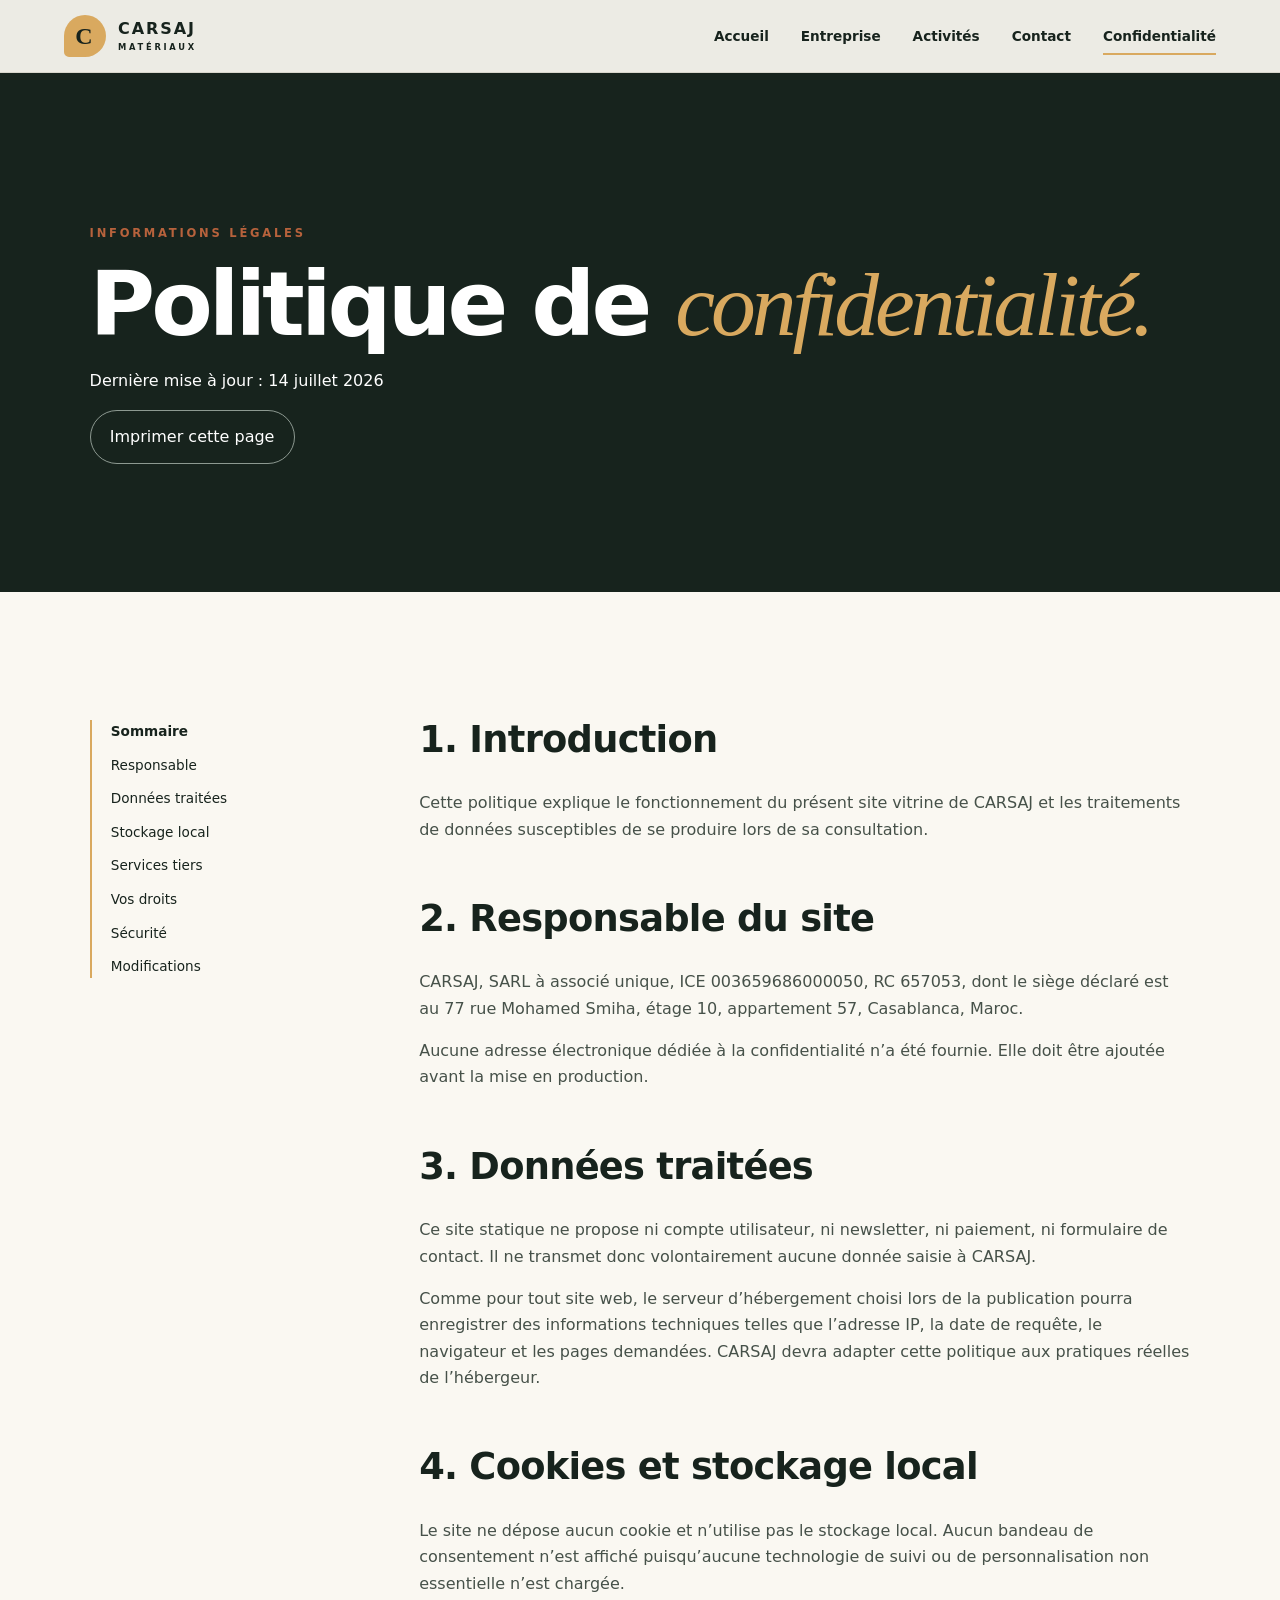
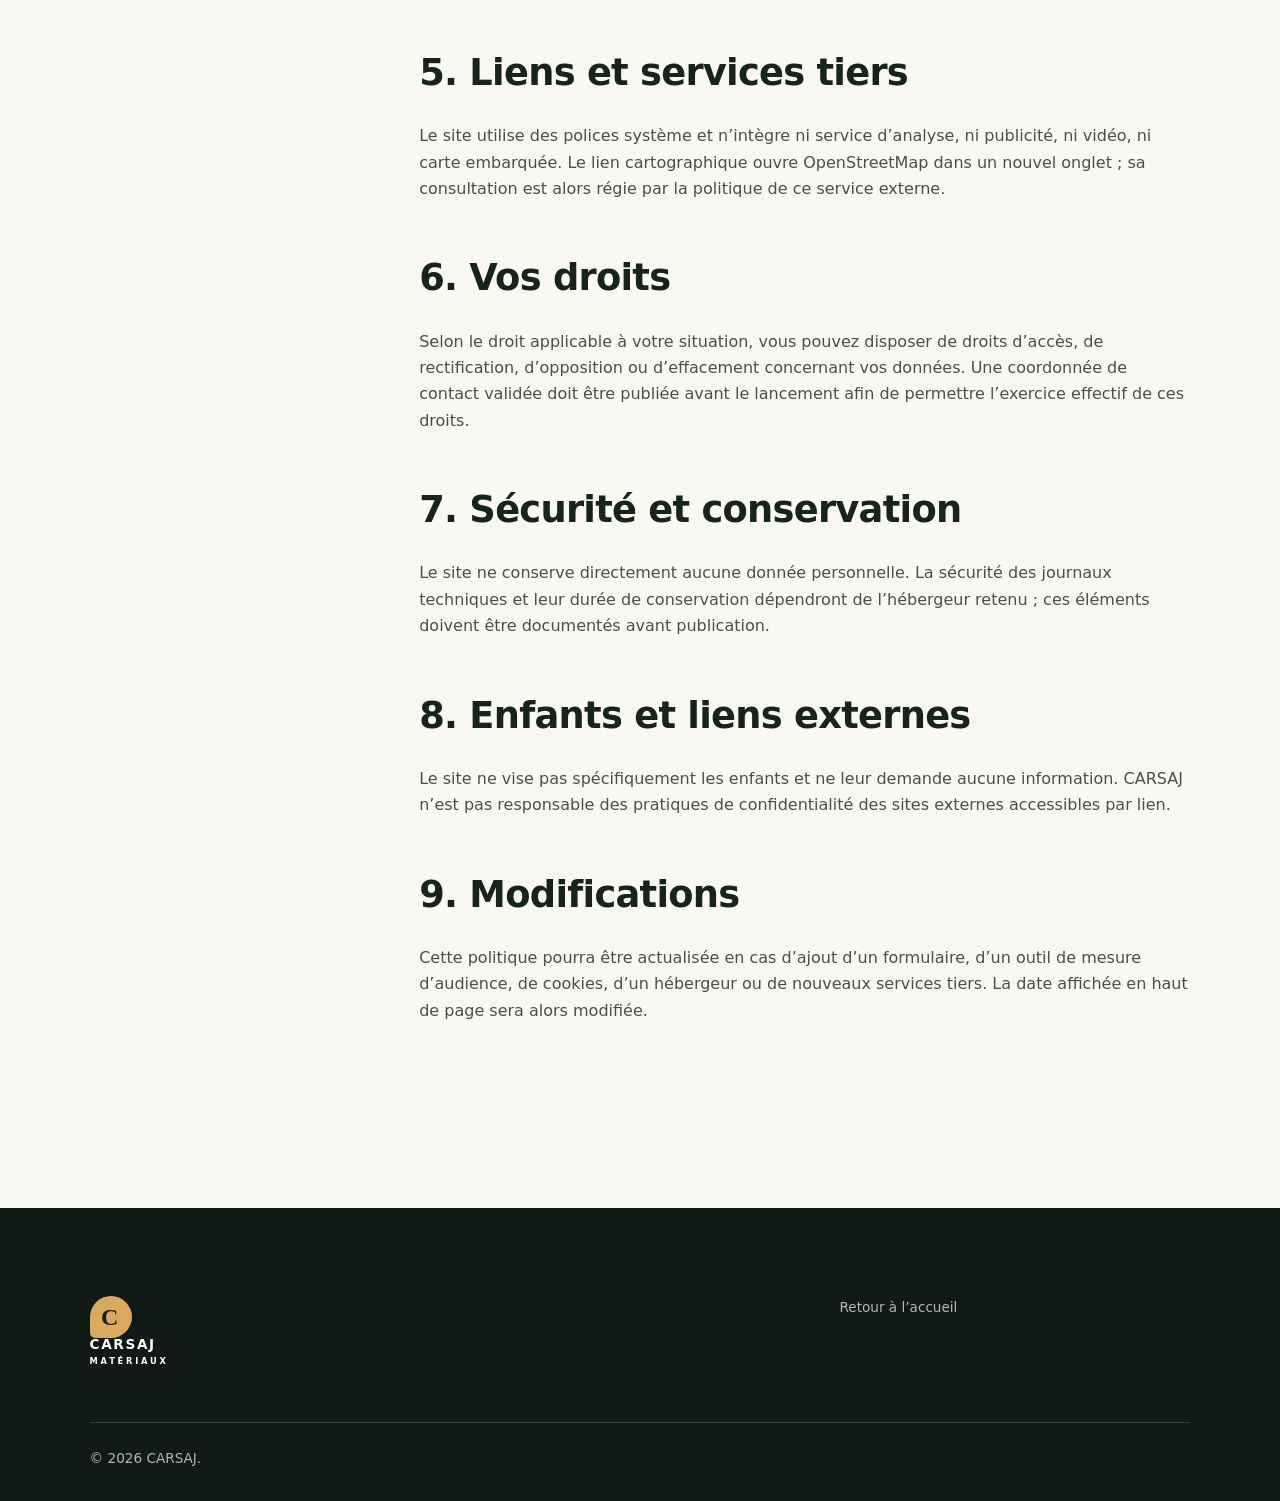
==== privacy-policy.html @ e1971ba1 "Add files via upload" ====
<!doctype html><html lang="fr"><head><meta charset="utf-8"><meta name="viewport" content="width=device-width,initial-scale=1"><title>Politique de confidentialité | CARSAJ</title><meta name="description" content="Politique de confidentialité du site vitrine CARSAJ."><meta name="theme-color" content="#17231d"><meta name="robots" content="index,follow"><link rel="icon" href="assets/icons/favicon.svg"><link rel="stylesheet" href="assets/css/style.css"><link rel="stylesheet" href="assets/css/animations.css"><link rel="stylesheet" href="assets/css/responsive.css"><script defer src="assets/js/main.js"></script></head><body class="legal-page"><a class="skip" href="#main">Aller au contenu</a><header class="header solid"><a class="brand" href="index.html"><span class="brand-mark">C</span><span>CARSAJ<small>MATÉRIAUX</small></span></a><button class="menu-btn" aria-expanded="false" aria-controls="nav"><span></span><span></span><span></span><span class="sr-only">Menu</span></button><nav id="nav"><a href="index.html">Accueil</a><a href="about.html">Entreprise</a><a href="services.html">Activités</a><a href="contact.html">Contact</a><a class="active" href="privacy-policy.html">Confidentialité</a></nav></header><main id="main"><section class="page-hero legal-hero"><p class="eyebrow">Informations légales</p><h1>Politique de <em>confidentialité.</em></h1><p>Dernière mise à jour : 14 juillet 2026</p><button class="print-btn" type="button" onclick="window.print()">Imprimer cette page</button></section><div class="legal-layout section"><aside><strong>Sommaire</strong><a href="#responsable">Responsable</a><a href="#donnees">Données traitées</a><a href="#stockage">Stockage local</a><a href="#tiers">Services tiers</a><a href="#droits">Vos droits</a><a href="#securite">Sécurité</a><a href="#changements">Modifications</a></aside><article class="legal-content"><section id="intro"><h2>1. Introduction</h2><p>Cette politique explique le fonctionnement du présent site vitrine de CARSAJ et les traitements de données susceptibles de se produire lors de sa consultation.</p></section><section id="responsable"><h2>2. Responsable du site</h2><p>CARSAJ, SARL à associé unique, ICE 003659686000050, RC 657053, dont le siège déclaré est au 77 rue Mohamed Smiha, étage 10, appartement 57, Casablanca, Maroc.</p><p>Aucune adresse électronique dédiée à la confidentialité n’a été fournie. Elle doit être ajoutée avant la mise en production.</p></section><section id="donnees"><h2>3. Données traitées</h2><p>Ce site statique ne propose ni compte utilisateur, ni newsletter, ni paiement, ni formulaire de contact. Il ne transmet donc volontairement aucune donnée saisie à CARSAJ.</p><p>Comme pour tout site web, le serveur d’hébergement choisi lors de la publication pourra enregistrer des informations techniques telles que l’adresse IP, la date de requête, le navigateur et les pages demandées. CARSAJ devra adapter cette politique aux pratiques réelles de l’hébergeur.</p></section><section id="stockage"><h2>4. Cookies et stockage local</h2><p>Le site ne dépose aucun cookie et n’utilise pas le stockage local. Aucun bandeau de consentement n’est affiché puisqu’aucune technologie de suivi ou de personnalisation non essentielle n’est chargée.</p></section><section id="tiers"><h2>5. Liens et services tiers</h2><p>Le site utilise des polices système et n’intègre ni service d’analyse, ni publicité, ni vidéo, ni carte embarquée. Le lien cartographique ouvre OpenStreetMap dans un nouvel onglet ; sa consultation est alors régie par la politique de ce service externe.</p></section><section id="droits"><h2>6. Vos droits</h2><p>Selon le droit applicable à votre situation, vous pouvez disposer de droits d’accès, de rectification, d’opposition ou d’effacement concernant vos données. Une coordonnée de contact validée doit être publiée avant le lancement afin de permettre l’exercice effectif de ces droits.</p></section><section id="securite"><h2>7. Sécurité et conservation</h2><p>Le site ne conserve directement aucune donnée personnelle. La sécurité des journaux techniques et leur durée de conservation dépendront de l’hébergeur retenu ; ces éléments doivent être documentés avant publication.</p></section><section><h2>8. Enfants et liens externes</h2><p>Le site ne vise pas spécifiquement les enfants et ne leur demande aucune information. CARSAJ n’est pas responsable des pratiques de confidentialité des sites externes accessibles par lien.</p></section><section id="changements"><h2>9. Modifications</h2><p>Cette politique pourra être actualisée en cas d’ajout d’un formulaire, d’un outil de mesure d’audience, de cookies, d’un hébergeur ou de nouveaux services tiers. La date affichée en haut de page sera alors modifiée.</p></section></article></div></main><footer class="footer compact"><div><a class="brand light-brand" href="index.html"><span class="brand-mark">C</span><span>CARSAJ<small>MATÉRIAUX</small></span></a></div><div><a href="index.html">Retour à l’accueil</a></div><div class="footer-bottom"><span>© <span data-year></span> CARSAJ.</span></div></footer><button class="to-top" aria-label="Retour en haut">↑</button></body></html>
---- assets/css/style.css ----
:root{--ink:#17231d;--ink2:#26352c;--sand:#d9a95f;--clay:#b7623c;--cream:#f3efe5;--paper:#faf8f2;--muted:#667069;--line:#d8d6cc;--white:#fff;--radius:1.3rem;--shadow:0 22px 60px rgba(23,35,29,.12);--section:clamp(5rem,10vw,9rem);--fast:180ms ease;--normal:420ms cubic-bezier(.2,.8,.2,1)}*{box-sizing:border-box}html{scroll-behavior:smooth}body{margin:0;background:var(--paper);color:var(--ink);font-family:Inter,ui-sans-serif,system-ui,-apple-system,"Segoe UI",sans-serif;line-height:1.65;overflow-x:hidden}a{color:inherit;text-decoration:none}button{font:inherit}h1,h2,h3,p{margin-top:0}h1,h2,h3{line-height:1.08;letter-spacing:-.045em}h1{font-size:clamp(3.4rem,8.7vw,8.4rem)}h2{font-size:clamp(2.4rem,5vw,5.3rem)}h3{font-size:1.5rem}em{color:var(--sand);font-family:Georgia,serif;font-weight:400}.sr-only{position:absolute;width:1px;height:1px;overflow:hidden;clip:rect(0,0,0,0)}.skip{position:fixed;left:1rem;top:-5rem;background:var(--sand);padding:.75rem 1rem;z-index:999}.skip:focus{top:1rem}.header{height:90px;padding:0 clamp(1.25rem,5vw,5rem);display:flex;align-items:center;justify-content:space-between;position:fixed;inset:0 0 auto;z-index:100;color:var(--white);transition:var(--normal)}.header.scrolled,.header.solid{height:72px;background:rgba(250,248,242,.94);color:var(--ink);box-shadow:0 1px 0 var(--line);backdrop-filter:blur(14px)}.brand{display:flex;align-items:center;gap:.75rem;font-weight:900;letter-spacing:.12em;line-height:1}.brand-mark{width:42px;height:42px;display:grid;place-items:center;background:var(--sand);color:var(--ink);border-radius:50% 50% 50% 12%;font-family:Georgia;font-size:1.5rem}.brand small{display:block;font-size:.52rem;letter-spacing:.33em;margin-top:.35rem;font-weight:600}.header nav{display:flex;align-items:center;gap:clamp(1rem,2.5vw,2.5rem)}.header nav a{font-size:.85rem;font-weight:700;position:relative}.header nav a:not(.nav-cta)::after{content:"";position:absolute;left:0;bottom:-.5rem;width:100%;height:2px;background:var(--sand);transform:scaleX(0);transform-origin:right;transition:var(--normal)}.header nav a:hover::after,.header nav a.active::after{transform:scaleX(1);transform-origin:left}.nav-cta{border:1px solid currentColor;border-radius:99px;padding:.75rem 1.2rem}.menu-btn{display:none;border:0;background:none;width:46px;height:46px}.menu-btn>span:not(.sr-only){display:block;width:25px;height:2px;background:currentColor;margin:5px auto;transition:var(--normal)}.hero{min-height:100svh;background:var(--ink);color:var(--white);display:grid;grid-template-columns:58% 42%;align-items:center;position:relative;overflow:hidden}.grain{position:absolute;inset:0;opacity:.06;background-image:url("data:image/svg+xml,%3Csvg viewBox='0 0 180 180' xmlns='http://www.w3.org/2000/svg'%3E%3Cfilter id='n'%3E%3CfeTurbulence type='fractalNoise' baseFrequency='.9' numOctaves='3' stitchTiles='stitch'/%3E%3C/filter%3E%3Crect width='100%25' height='100%25' filter='url(%23n)' opacity='.8'/%3E%3C/svg%3E")}.hero-copy{z-index:2;padding:9rem 4vw 5rem clamp(1.25rem,7vw,8rem)}.hero-title{margin:.2em 0 .25em;max-width:900px}.hero-lead{font-size:clamp(1.05rem,1.5vw,1.3rem);color:#c5cec8;max-width:620px}.eyebrow{text-transform:uppercase;letter-spacing:.24em;font-size:.72rem;font-weight:800;color:var(--clay)}.hero .eyebrow,.cta .eyebrow{color:var(--sand)}.hero-actions{display:flex;gap:1rem;margin-top:2.2rem;flex-wrap:wrap}.btn{display:inline-flex;align-items:center;justify-content:center;gap:.7rem;padding:1rem 1.35rem;border-radius:99px;font-weight:800;font-size:.85rem;transition:var(--normal);border:1px solid transparent}.btn:hover{transform:translateY(-3px)}.primary{background:var(--sand);color:var(--ink)}.ghost{border-color:#708078;color:#fff}.light{background:var(--white);color:var(--ink)}.hero-art{position:relative;height:100%;overflow:hidden;background:linear-gradient(160deg,#2b3b31,#152019)}.sun{position:absolute;width:clamp(180px,23vw,420px);aspect-ratio:1;border-radius:50%;background:var(--sand);top:17%;left:15%;box-shadow:0 0 90px rgba(217,169,95,.22)}.ridge{position:absolute;left:-20%;width:140%;height:45%;border-radius:50% 50% 0 0}.r1{bottom:-20%;background:#b7623c;transform:rotate(-8deg)}.r2{bottom:-5%;left:8%;background:#6f613f;transform:rotate(11deg)}.r3{bottom:-27%;background:#d9a95f;transform:rotate(3deg)}.vertical-label{position:absolute;right:2rem;top:50%;writing-mode:vertical-rl;font-size:.6rem;letter-spacing:.3em;color:#b4beb8}.scroll-cue{position:absolute;bottom:2rem;left:clamp(1.25rem,7vw,8rem);font-size:.65rem;letter-spacing:.2em;text-transform:uppercase;display:flex;align-items:center;gap:.8rem;z-index:3}.scroll-cue span{width:42px;height:1px;background:var(--sand)}.section{padding:var(--section) clamp(1.25rem,7vw,8rem)}.intro{display:grid;grid-template-columns:1.2fr .8fr;gap:8vw}.intro h2{max-width:800px}.intro-text{padding-top:3rem;font-size:1.1rem}.text-link{display:inline-block;margin-top:1rem;font-weight:800;border-bottom:1px solid var(--sand)}.activities{background:var(--cream)}.section-head{margin-bottom:3.5rem}.card-grid{display:grid;grid-template-columns:repeat(3,1fr);gap:1.2rem}.activity-card{padding:2.3rem;background:var(--paper);border:1px solid var(--line);border-radius:var(--radius);min-height:410px;display:flex;flex-direction:column;transition:var(--normal);position:relative;overflow:hidden}.activity-card:hover{transform:translateY(-9px);box-shadow:var(--shadow)}.activity-card.featured{background:var(--ink);color:var(--white)}.activity-card .num{color:var(--muted);font-size:.75rem}.activity-card h3{margin-top:auto}.activity-card p{color:var(--muted)}.featured p{color:#bbc5bf}.activity-card a{font-weight:800;font-size:.85rem}.card-icon{width:100px;height:100px;margin:3rem auto}.pick{border:9px solid var(--sand);border-left:0;border-bottom:0;border-radius:0 100% 0 0;transform:rotate(-20deg)}.layers{background:repeating-linear-gradient(175deg,var(--clay) 0 12px,transparent 12px 23px);border-radius:50%}.dunes{border-radius:50%;background:radial-gradient(circle at 60% 25%,var(--sand) 0 15%,transparent 16%),linear-gradient(155deg,transparent 45%,var(--clay) 46% 65%,var(--sand) 66%)}.process{display:grid;grid-template-columns:.8fr 1.2fr;gap:8vw}.process-copy{position:sticky;top:130px;align-self:start}.process-copy p:last-child{max-width:500px;color:var(--muted)}.steps{list-style:none;padding:0;margin:0}.steps li{display:grid;grid-template-columns:90px 1fr;gap:1rem;padding:2.4rem 0;border-top:1px solid var(--line)}.steps li>span{font-family:Georgia;font-size:2.2rem;color:var(--sand)}.steps h3{margin-bottom:.4rem}.steps p{color:var(--muted)}.facts{background:var(--ink);color:#fff;display:grid;grid-template-columns:repeat(4,1fr);gap:1px;padding-top:0;padding-bottom:0}.fact{padding:4rem 2rem;border-left:1px solid #415047}.fact small,.fact strong{display:block}.fact small{color:#9ea9a2;margin-bottom:.9rem}.faq{display:grid;grid-template-columns:.8fr 1.2fr;gap:7vw}.accordion details{border-top:1px solid var(--line);padding:1.4rem 0}.accordion summary{font-size:1.15rem;font-weight:750;cursor:pointer;list-style:none;display:flex;justify-content:space-between}.accordion summary span{font-size:1.6rem;transition:var(--normal)}details[open] summary span{transform:rotate(45deg)}.accordion details p{color:var(--muted);max-width:700px}.cta{padding:var(--section) max(1.25rem,12vw);background:var(--clay);color:#fff;text-align:center}.cta h2{max-width:850px;margin:0 auto 2rem}.footer{padding:5rem clamp(1.25rem,7vw,8rem) 2rem;background:#111a15;color:#aeb9b2;display:grid;grid-template-columns:1.4fr repeat(3,1fr);gap:3rem;font-size:.85rem}.footer h3{color:#fff;font-size:.8rem;letter-spacing:.1em}.footer a{display:block;margin:.5rem 0}.light-brand{color:#fff}.footer-bottom{grid-column:1/-1;border-top:1px solid #354039;padding-top:1.5rem;display:flex;justify-content:space-between}.footer.compact{grid-template-columns:2fr 1fr}.to-top{position:fixed;right:1.2rem;bottom:1.2rem;width:45px;height:45px;border:0;border-radius:50%;background:var(--sand);color:var(--ink);box-shadow:var(--shadow);opacity:0;pointer-events:none;transform:translateY(15px);transition:var(--normal);z-index:80}.to-top.show{opacity:1;pointer-events:auto;transform:none}.page-hero{padding:clamp(10rem,18vw,14rem) clamp(1.25rem,7vw,8rem) var(--section);background:var(--ink);color:#fff}.page-hero h1{max-width:1100px;margin:.15em 0}.page-hero>p:last-child{color:#bdc7c0;font-size:1.15rem;max-width:680px}.split{display:grid;grid-template-columns:1fr 1fr;gap:8vw;align-items:center}.visual-panel{min-height:600px;background:var(--sand);position:relative;overflow:hidden;display:grid;place-items:center}.visual-panel>span{font-size:clamp(3rem,8vw,8rem);font-weight:900;writing-mode:vertical-rl;z-index:2}.strata{position:absolute;inset:40% -10% -20%;background:repeating-linear-gradient(172deg,var(--clay) 0 38px,var(--ink) 40px 70px,var(--cream) 72px 100px);transform:rotate(-8deg)}.prose{font-size:1.08rem}.identity{margin-top:2.5rem}.identity div,.contact-card dl div{display:flex;justify-content:space-between;gap:1rem;border-top:1px solid var(--line);padding:1rem 0}.identity dt{color:var(--muted)}.identity dd{font-weight:800;text-align:right}.statement{text-align:center;background:var(--cream)}blockquote{font-family:Georgia,serif;font-size:clamp(2rem,4vw,4rem);line-height:1.25;max-width:1100px;margin:2rem auto}.service-list{padding-top:0}.service-row{display:grid;grid-template-columns:100px .8fr 1fr;gap:3vw;padding:4rem 0;border-bottom:1px solid var(--line);scroll-margin-top:100px}.service-no{font:2.4rem Georgia;color:var(--sand)}.service-row h2{font-size:clamp(2rem,3.5vw,4rem)}.service-row>p{color:var(--muted);font-size:1.05rem}.contact-grid{display:grid;grid-template-columns:1fr 1fr;gap:1.5rem}.contact-card{padding:clamp(2rem,5vw,5rem);background:var(--cream);border-radius:var(--radius);min-height:390px}.contact-card.dark{background:var(--ink);color:#fff}.contact-card address{font-style:normal;font-size:clamp(1.5rem,3vw,2.5rem);line-height:1.35;margin:3rem 0}.contact-card.dark dl{margin-top:3rem}.contact-card.dark dl div{border-color:#435047}.unavailable{max-width:1000px}.unavailable h2{font-size:clamp(2rem,4vw,4rem)}.unavailable p{color:var(--muted);font-size:1.1rem}.legal-hero h1{font-size:clamp(3rem,7vw,7rem)}.print-btn{border:1px solid #8d9991;border-radius:99px;background:transparent;color:#fff;padding:.8rem 1.2rem;cursor:pointer}.legal-layout{display:grid;grid-template-columns:240px 1fr;gap:7vw;align-items:start}.legal-layout aside{position:sticky;top:110px;display:flex;flex-direction:column;gap:.7rem;font-size:.85rem;border-left:2px solid var(--sand);padding-left:1.2rem}.legal-content{max-width:850px}.legal-content section{padding-bottom:2.5rem;scroll-margin-top:100px}.legal-content h2{font-size:clamp(1.5rem,3vw,2.3rem);letter-spacing:-.02em}.legal-content p{color:#465149}.error-page{min-height:100vh;display:grid;place-items:center;text-align:center;background:var(--ink);color:#fff;padding:2rem}.error-page main{max-width:700px}.error-page h1{font-size:clamp(2.8rem,7vw,6rem);margin:.2em}.error-art{display:flex;justify-content:center;align-items:center;font:900 clamp(7rem,25vw,15rem)/.8 Georgia;color:var(--sand)}.error-sun{color:var(--clay);animation:float 4s ease-in-out infinite}
---- assets/css/animations.css ----
@keyframes loaderOut{to{opacity:0;visibility:hidden}}@keyframes loaderText{50%{letter-spacing:.45em}}@keyframes float{50%{transform:translateY(-16px)}}@keyframes heroIn{from{opacity:0;transform:translateY(45px)}to{opacity:1;transform:none}}.loader{position:fixed;inset:0;background:var(--ink);color:var(--sand);z-index:1000;display:grid;place-items:center;animation:loaderOut .6s 1.15s both}.loader span{font-weight:900;letter-spacing:.25em;animation:loaderText 1s ease}.hero-title{animation:heroIn .9s .45s both}.hero-art{animation:heroIn 1.2s .2s both}.sun{animation:float 6s ease-in-out infinite}.reveal{opacity:0;transform:translateY(36px);transition:opacity .8s ease,transform .8s cubic-bezier(.2,.8,.2,1)}.reveal.visible{opacity:1;transform:none}.card-grid .reveal:nth-child(2){transition-delay:.12s}.card-grid .reveal:nth-child(3){transition-delay:.24s}.activity-card::before{content:"";position:absolute;inset:0;background:linear-gradient(120deg,transparent 30%,rgba(255,255,255,.22),transparent 70%);transform:translateX(-110%);transition:.7s}.activity-card:hover::before{transform:translateX(110%)}@media(prefers-reduced-motion:reduce){html{scroll-behavior:auto}*,*::before,*::after{animation-duration:.01ms!important;animation-iteration-count:1!important;transition-duration:.01ms!important}.reveal{opacity:1;transform:none}}
---- assets/css/responsive.css ----
@media(max-width:1000px){.hero{grid-template-columns:1fr}.hero-art{position:absolute;inset:0;opacity:.42}.hero-copy{max-width:850px}.intro,.process,.faq{grid-template-columns:1fr}.process-copy{position:static}.card-grid{grid-template-columns:1fr 1fr}.activity-card:last-child{grid-column:1/-1}.facts{grid-template-columns:1fr 1fr}.footer{grid-template-columns:1fr 1fr}.split{gap:4vw}.visual-panel{min-height:480px}.service-row{grid-template-columns:70px 1fr}.service-row>p{grid-column:2}.legal-layout{grid-template-columns:190px 1fr}}
@media(max-width:760px){.header{height:72px}.menu-btn{display:block;color:inherit;z-index:3}.header nav{position:fixed;inset:0;background:var(--ink);color:#fff;display:flex;flex-direction:column;justify-content:center;gap:1.8rem;transform:translateX(100%);transition:var(--normal)}.header nav.open{transform:none}.header nav a{font-size:1.3rem}.menu-btn.open span:first-child{transform:translateY(7px) rotate(45deg)}.menu-btn.open span:nth-child(2){opacity:0}.menu-btn.open span:nth-child(3){transform:translateY(-7px) rotate(-45deg)}body.menu-open{overflow:hidden}.hero{min-height:830px}.hero-copy{padding-top:8rem}.hero-title{font-size:clamp(3.2rem,15vw,5.6rem)}.hero-art{opacity:.3}.vertical-label{display:none}.intro-text{padding-top:0}.card-grid{grid-template-columns:1fr}.activity-card:last-child{grid-column:auto}.activity-card{min-height:360px}.facts{grid-template-columns:1fr}.fact{padding:2rem 1.25rem;border-left:0;border-top:1px solid #415047}.faq{gap:2rem}.footer,.footer.compact{grid-template-columns:1fr;gap:2rem}.footer-bottom{flex-direction:column;gap:.6rem}.split{grid-template-columns:1fr}.visual-panel{min-height:420px}.service-row{grid-template-columns:45px 1fr;padding:3rem 0}.service-row>p{grid-column:1/-1}.contact-grid{grid-template-columns:1fr}.legal-layout{grid-template-columns:1fr}.legal-layout aside{position:static}.page-hero{padding-top:9rem}.scroll-cue{display:none}}
@media(max-width:430px){.hero-actions{flex-direction:column;align-items:stretch}.btn{width:100%}.section{padding-left:1.1rem;padding-right:1.1rem}.activity-card{padding:1.6rem}.contact-card{padding:1.7rem;min-height:auto}.identity div,.contact-card dl div{display:block}.identity dd{margin-left:0;text-align:left}.header{padding:0 1rem}.brand-mark{width:37px;height:37px}.brand{font-size:.85rem}}
@media print{.header,.footer,.to-top,.print-btn,.legal-layout aside{display:none!important}.page-hero{padding:2rem;background:#fff;color:#000}.page-hero em{color:#000}.legal-layout{display:block;padding:2rem}.legal-content{max-width:none}.legal-content section{break-inside:avoid}body{background:#fff;color:#000}}
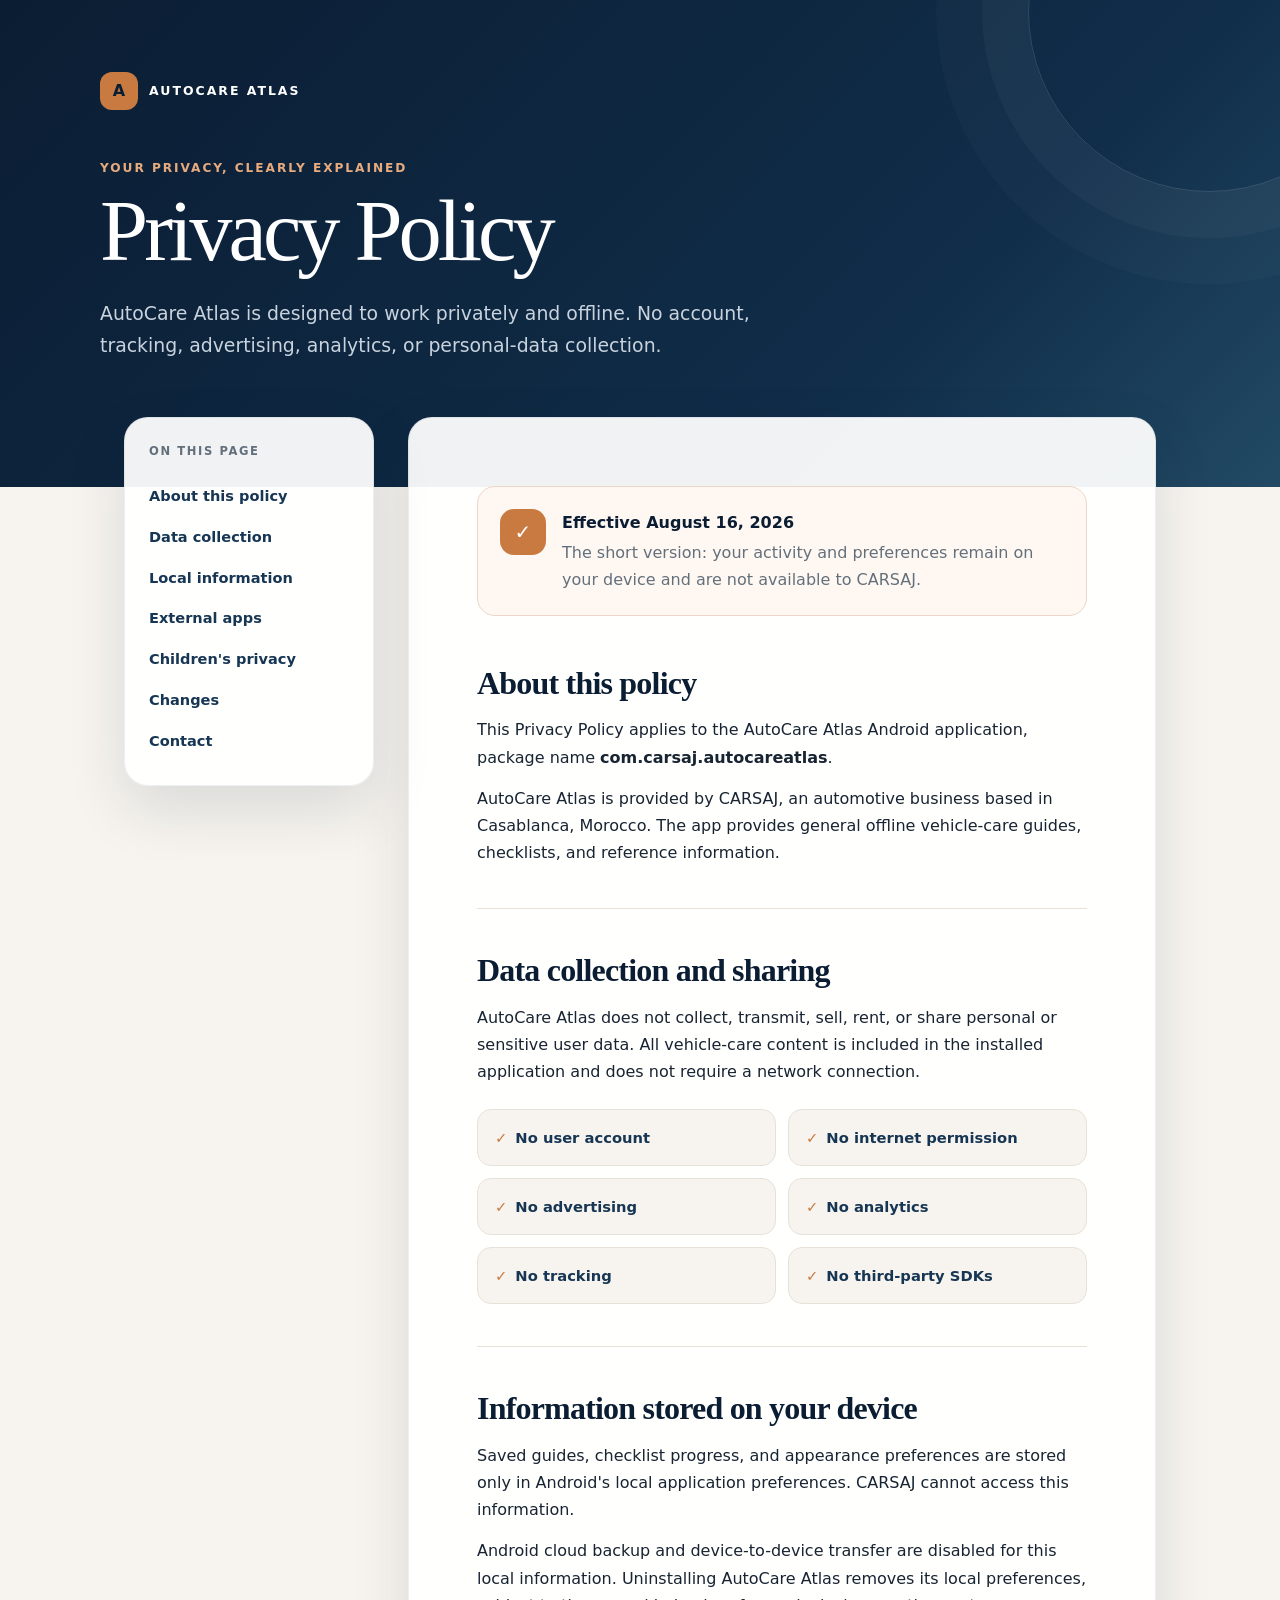
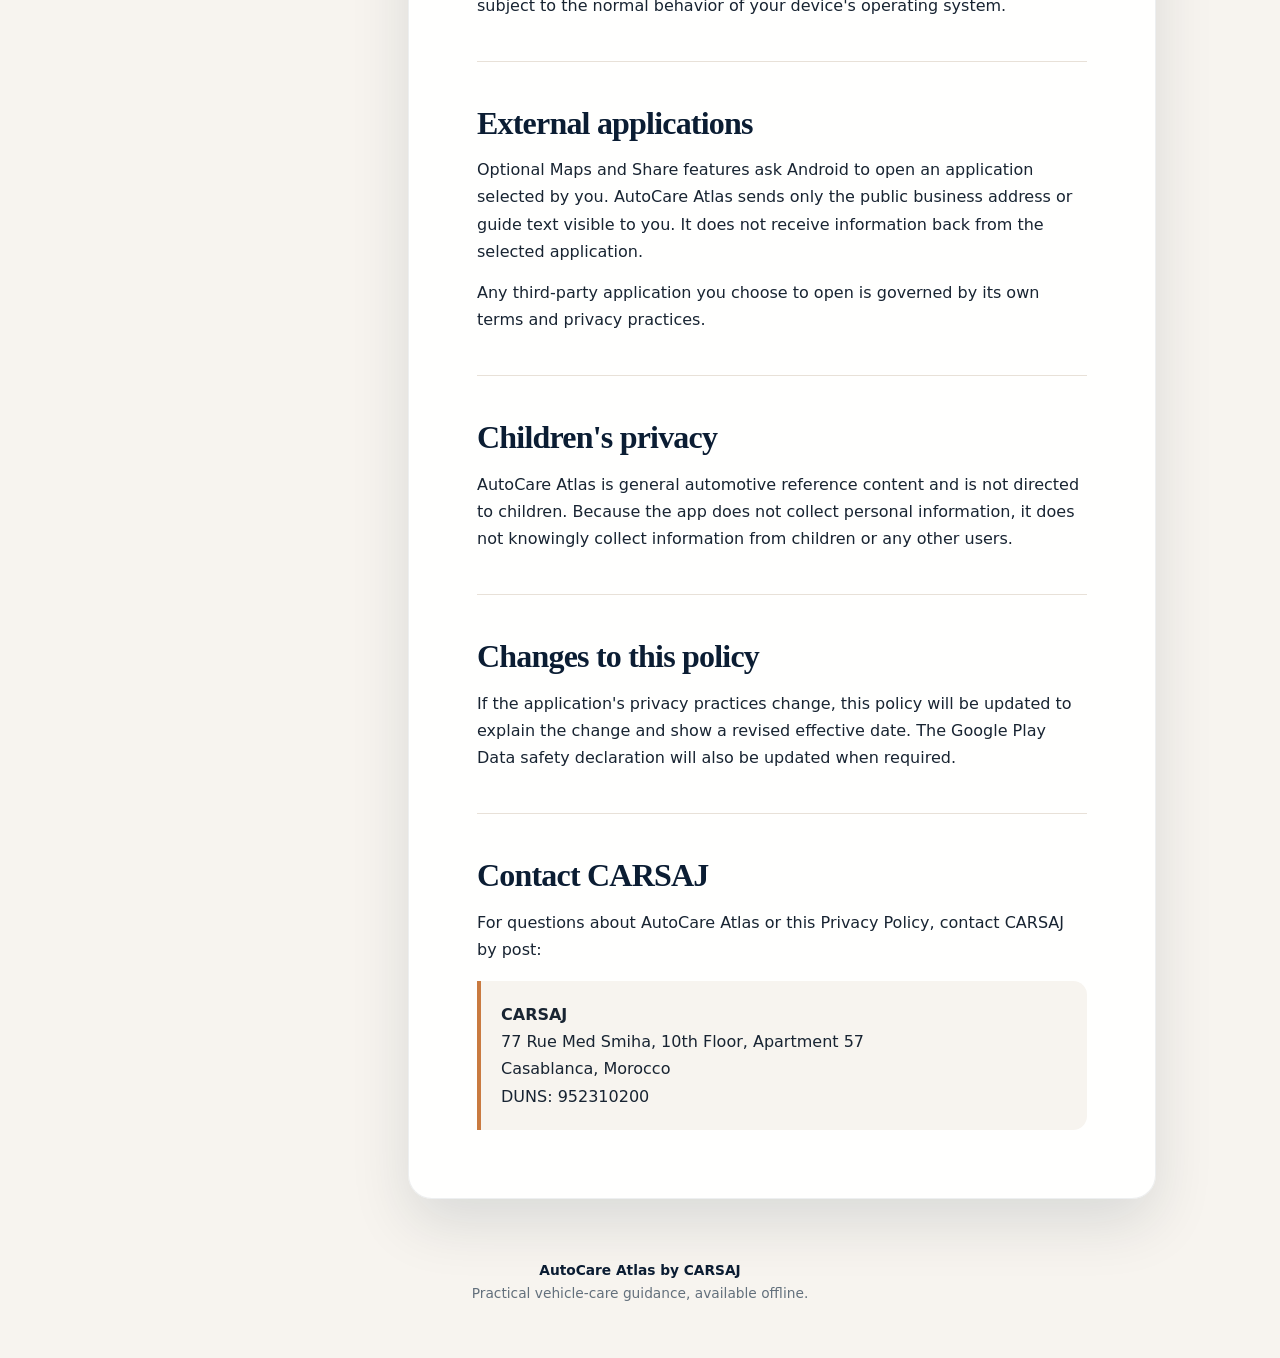
==== commit 434827dc: "Update privacy-policy.html" ====
--- a/privacy-policy.html
+++ b/privacy-policy.html
@@ -1 +1,368 @@
-<!doctype html><html lang="fr"><head><meta charset="utf-8"><meta name="viewport" content="width=device-width,initial-scale=1"><title>Politique de confidentialité | CARSAJ</title><meta name="description" content="Politique de confidentialité du site vitrine CARSAJ."><meta name="theme-color" content="#17231d"><meta name="robots" content="index,follow"><link rel="icon" href="assets/icons/favicon.svg"><link rel="stylesheet" href="assets/css/style.css"><link rel="stylesheet" href="assets/css/animations.css"><link rel="stylesheet" href="assets/css/responsive.css"><script defer src="assets/js/main.js"></script></head><body class="legal-page"><a class="skip" href="#main">Aller au contenu</a><header class="header solid"><a class="brand" href="index.html"><span class="brand-mark">C</span><span>CARSAJ<small>MATÉRIAUX</small></span></a><button class="menu-btn" aria-expanded="false" aria-controls="nav"><span></span><span></span><span></span><span class="sr-only">Menu</span></button><nav id="nav"><a href="index.html">Accueil</a><a href="about.html">Entreprise</a><a href="services.html">Activités</a><a href="contact.html">Contact</a><a class="active" href="privacy-policy.html">Confidentialité</a></nav></header><main id="main"><section class="page-hero legal-hero"><p class="eyebrow">Informations légales</p><h1>Politique de <em>confidentialité.</em></h1><p>Dernière mise à jour : 14 juillet 2026</p><button class="print-btn" type="button" onclick="window.print()">Imprimer cette page</button></section><div class="legal-layout section"><aside><strong>Sommaire</strong><a href="#responsable">Responsable</a><a href="#donnees">Données traitées</a><a href="#stockage">Stockage local</a><a href="#tiers">Services tiers</a><a href="#droits">Vos droits</a><a href="#securite">Sécurité</a><a href="#changements">Modifications</a></aside><article class="legal-content"><section id="intro"><h2>1. Introduction</h2><p>Cette politique explique le fonctionnement du présent site vitrine de CARSAJ et les traitements de données susceptibles de se produire lors de sa consultation.</p></section><section id="responsable"><h2>2. Responsable du site</h2><p>CARSAJ, SARL à associé unique, ICE 003659686000050, RC 657053, dont le siège déclaré est au 77 rue Mohamed Smiha, étage 10, appartement 57, Casablanca, Maroc.</p><p>Aucune adresse électronique dédiée à la confidentialité n’a été fournie. Elle doit être ajoutée avant la mise en production.</p></section><section id="donnees"><h2>3. Données traitées</h2><p>Ce site statique ne propose ni compte utilisateur, ni newsletter, ni paiement, ni formulaire de contact. Il ne transmet donc volontairement aucune donnée saisie à CARSAJ.</p><p>Comme pour tout site web, le serveur d’hébergement choisi lors de la publication pourra enregistrer des informations techniques telles que l’adresse IP, la date de requête, le navigateur et les pages demandées. CARSAJ devra adapter cette politique aux pratiques réelles de l’hébergeur.</p></section><section id="stockage"><h2>4. Cookies et stockage local</h2><p>Le site ne dépose aucun cookie et n’utilise pas le stockage local. Aucun bandeau de consentement n’est affiché puisqu’aucune technologie de suivi ou de personnalisation non essentielle n’est chargée.</p></section><section id="tiers"><h2>5. Liens et services tiers</h2><p>Le site utilise des polices système et n’intègre ni service d’analyse, ni publicité, ni vidéo, ni carte embarquée. Le lien cartographique ouvre OpenStreetMap dans un nouvel onglet ; sa consultation est alors régie par la politique de ce service externe.</p></section><section id="droits"><h2>6. Vos droits</h2><p>Selon le droit applicable à votre situation, vous pouvez disposer de droits d’accès, de rectification, d’opposition ou d’effacement concernant vos données. Une coordonnée de contact validée doit être publiée avant le lancement afin de permettre l’exercice effectif de ces droits.</p></section><section id="securite"><h2>7. Sécurité et conservation</h2><p>Le site ne conserve directement aucune donnée personnelle. La sécurité des journaux techniques et leur durée de conservation dépendront de l’hébergeur retenu ; ces éléments doivent être documentés avant publication.</p></section><section><h2>8. Enfants et liens externes</h2><p>Le site ne vise pas spécifiquement les enfants et ne leur demande aucune information. CARSAJ n’est pas responsable des pratiques de confidentialité des sites externes accessibles par lien.</p></section><section id="changements"><h2>9. Modifications</h2><p>Cette politique pourra être actualisée en cas d’ajout d’un formulaire, d’un outil de mesure d’audience, de cookies, d’un hébergeur ou de nouveaux services tiers. La date affichée en haut de page sera alors modifiée.</p></section></article></div></main><footer class="footer compact"><div><a class="brand light-brand" href="index.html"><span class="brand-mark">C</span><span>CARSAJ<small>MATÉRIAUX</small></span></a></div><div><a href="index.html">Retour à l’accueil</a></div><div class="footer-bottom"><span>© <span data-year></span> CARSAJ.</span></div></footer><button class="to-top" aria-label="Retour en haut">↑</button></body></html>
+<!doctype html>
+<html lang="en">
+<head>
+  <meta charset="utf-8">
+  <meta name="viewport" content="width=device-width, initial-scale=1">
+  <meta name="description" content="Privacy Policy for AutoCare Atlas by CARSAJ.">
+  <meta name="theme-color" content="#0b1d33">
+  <title>Privacy Policy | AutoCare Atlas</title>
+  <style>
+    :root {
+      color-scheme: light;
+      --navy: #0b1d33;
+      --navy-soft: #173653;
+      --copper: #c97a40;
+      --copper-light: #f4dfce;
+      --cream: #f7f4ef;
+      --paper: #ffffff;
+      --ink: #182432;
+      --muted: #63707c;
+      --line: #e8e1d8;
+      --shadow: 0 24px 60px rgba(11, 29, 51, .12);
+    }
+
+    * { box-sizing: border-box; }
+
+    html { scroll-behavior: smooth; }
+
+    body {
+      margin: 0;
+      min-height: 100vh;
+      color: var(--ink);
+      background:
+        radial-gradient(circle at 8% 0%, rgba(201, 122, 64, .15), transparent 27rem),
+        linear-gradient(180deg, #edf2f5 0, var(--cream) 32rem);
+      font-family: Inter, ui-sans-serif, system-ui, -apple-system, BlinkMacSystemFont, "Segoe UI", sans-serif;
+      line-height: 1.7;
+    }
+
+    a { color: inherit; }
+
+    .hero {
+      position: relative;
+      overflow: hidden;
+      padding: 72px 24px 126px;
+      color: white;
+      background: linear-gradient(135deg, var(--navy), #102d49 70%, #224a65);
+    }
+
+    .hero::after {
+      position: absolute;
+      width: 360px;
+      height: 360px;
+      right: -110px;
+      top: -170px;
+      border: 1px solid rgba(255, 255, 255, .14);
+      border-radius: 50%;
+      box-shadow: 0 0 0 46px rgba(255, 255, 255, .03), 0 0 0 92px rgba(255, 255, 255, .02);
+      content: "";
+    }
+
+    .hero-inner, .layout, footer {
+      width: min(1080px, 100%);
+      margin-inline: auto;
+    }
+
+    .brand {
+      display: inline-flex;
+      align-items: center;
+      gap: 11px;
+      margin-bottom: 48px;
+      font-size: .78rem;
+      font-weight: 800;
+      letter-spacing: .16em;
+      text-transform: uppercase;
+    }
+
+    .brand-mark {
+      display: grid;
+      width: 38px;
+      height: 38px;
+      place-items: center;
+      border-radius: 12px;
+      color: var(--navy);
+      background: var(--copper);
+      font-size: 1rem;
+      letter-spacing: 0;
+    }
+
+    .eyebrow {
+      margin: 0 0 10px;
+      color: #e7ab7e;
+      font-size: .76rem;
+      font-weight: 800;
+      letter-spacing: .16em;
+      text-transform: uppercase;
+    }
+
+    h1 {
+      max-width: 760px;
+      margin: 0;
+      font-family: Georgia, "Times New Roman", serif;
+      font-size: clamp(2.7rem, 7vw, 5.4rem);
+      font-weight: 500;
+      letter-spacing: -.045em;
+      line-height: .98;
+    }
+
+    .hero-copy {
+      max-width: 650px;
+      margin: 24px 0 0;
+      color: #c8d3dd;
+      font-size: clamp(1rem, 2vw, 1.18rem);
+    }
+
+    .layout {
+      position: relative;
+      display: grid;
+      grid-template-columns: 250px minmax(0, 1fr);
+      gap: 34px;
+      margin-top: -70px;
+      padding: 0 24px 60px;
+    }
+
+    .toc, main {
+      border: 1px solid rgba(11, 29, 51, .07);
+      border-radius: 24px;
+      background: rgba(255, 255, 255, .94);
+      box-shadow: var(--shadow);
+    }
+
+    .toc {
+      position: sticky;
+      top: 24px;
+      align-self: start;
+      padding: 24px;
+    }
+
+    .toc-title {
+      margin: 0 0 14px;
+      color: var(--muted);
+      font-size: .72rem;
+      font-weight: 800;
+      letter-spacing: .14em;
+      text-transform: uppercase;
+    }
+
+    .toc a {
+      display: block;
+      padding: 8px 0;
+      color: var(--navy-soft);
+      text-decoration: none;
+      font-size: .91rem;
+      font-weight: 650;
+    }
+
+    .toc a:hover { color: var(--copper); }
+
+    main { padding: clamp(28px, 6vw, 68px); }
+
+    .summary {
+      display: grid;
+      grid-template-columns: 46px minmax(0, 1fr);
+      gap: 16px;
+      margin-bottom: 48px;
+      padding: 22px;
+      border: 1px solid #ebd6c7;
+      border-radius: 18px;
+      background: #fff8f2;
+    }
+
+    .summary-icon {
+      display: grid;
+      width: 46px;
+      height: 46px;
+      place-items: center;
+      border-radius: 14px;
+      color: white;
+      background: var(--copper);
+      font-size: 1.25rem;
+    }
+
+    .summary strong { display: block; color: var(--navy); }
+    .summary p { margin: 2px 0 0; color: var(--muted); }
+
+    section { scroll-margin-top: 24px; }
+
+    section + section {
+      margin-top: 42px;
+      padding-top: 42px;
+      border-top: 1px solid var(--line);
+    }
+
+    h2 {
+      margin: 0 0 14px;
+      color: var(--navy);
+      font-family: Georgia, "Times New Roman", serif;
+      font-size: clamp(1.55rem, 3vw, 2rem);
+      font-weight: 600;
+      letter-spacing: -.025em;
+      line-height: 1.2;
+    }
+
+    p { margin: 0 0 14px; }
+    section p:last-child { margin-bottom: 0; }
+
+    .facts {
+      display: grid;
+      grid-template-columns: repeat(2, minmax(0, 1fr));
+      gap: 12px;
+      margin: 24px 0 0;
+    }
+
+    .fact {
+      padding: 15px 17px;
+      border: 1px solid var(--line);
+      border-radius: 14px;
+      background: var(--cream);
+      color: var(--navy-soft);
+      font-size: .92rem;
+      font-weight: 700;
+    }
+
+    .fact::before {
+      margin-right: 8px;
+      color: var(--copper);
+      content: "✓";
+    }
+
+    address {
+      margin-top: 18px;
+      padding: 20px;
+      border-left: 4px solid var(--copper);
+      border-radius: 0 14px 14px 0;
+      background: var(--cream);
+      font-style: normal;
+    }
+
+    footer {
+      padding: 0 24px 52px;
+      color: var(--muted);
+      text-align: center;
+      font-size: .86rem;
+    }
+
+    footer strong { color: var(--navy); }
+
+    @media (max-width: 800px) {
+      .hero { padding-top: 42px; }
+      .brand { margin-bottom: 34px; }
+      .layout { grid-template-columns: 1fr; }
+      .toc { position: static; }
+      .toc nav { display: grid; grid-template-columns: repeat(2, 1fr); column-gap: 18px; }
+    }
+
+    @media (max-width: 520px) {
+      .hero { padding-inline: 18px; }
+      .layout { padding-inline: 12px; }
+      main, .toc { border-radius: 18px; }
+      .toc nav, .facts { grid-template-columns: 1fr; }
+      .summary { grid-template-columns: 1fr; }
+    }
+
+    @media (prefers-reduced-motion: reduce) {
+      html { scroll-behavior: auto; }
+    }
+
+    @media print {
+      body { background: white; }
+      .hero { padding: 30px; }
+      .layout { display: block; margin: 0; padding: 20px; }
+      .toc { display: none; }
+      main { border: 0; box-shadow: none; }
+    }
+  </style>
+</head>
+<body>
+  <header class="hero">
+    <div class="hero-inner">
+      <div class="brand"><span class="brand-mark">A</span> AutoCare Atlas</div>
+      <p class="eyebrow">Your privacy, clearly explained</p>
+      <h1>Privacy Policy</h1>
+      <p class="hero-copy">AutoCare Atlas is designed to work privately and offline. No account, tracking, advertising, analytics, or personal-data collection.</p>
+    </div>
+  </header>
+
+  <div class="layout">
+    <aside class="toc" aria-label="Policy navigation">
+      <p class="toc-title">On this page</p>
+      <nav>
+        <a href="#scope">About this policy</a>
+        <a href="#collection">Data collection</a>
+        <a href="#local">Local information</a>
+        <a href="#external">External apps</a>
+        <a href="#children">Children's privacy</a>
+        <a href="#changes">Changes</a>
+        <a href="#contact">Contact</a>
+      </nav>
+    </aside>
+
+    <main>
+      <div class="summary">
+        <div class="summary-icon" aria-hidden="true">✓</div>
+        <div>
+          <strong>Effective August 16, 2026</strong>
+          <p>The short version: your activity and preferences remain on your device and are not available to CARSAJ.</p>
+        </div>
+      </div>
+
+      <section id="scope">
+        <h2>About this policy</h2>
+        <p>This Privacy Policy applies to the AutoCare Atlas Android application, package name <strong>com.carsaj.autocareatlas</strong>.</p>
+        <p>AutoCare Atlas is provided by CARSAJ, an automotive business based in Casablanca, Morocco. The app provides general offline vehicle-care guides, checklists, and reference information.</p>
+      </section>
+
+      <section id="collection">
+        <h2>Data collection and sharing</h2>
+        <p>AutoCare Atlas does not collect, transmit, sell, rent, or share personal or sensitive user data. All vehicle-care content is included in the installed application and does not require a network connection.</p>
+        <div class="facts" aria-label="Privacy highlights">
+          <div class="fact">No user account</div>
+          <div class="fact">No internet permission</div>
+          <div class="fact">No advertising</div>
+          <div class="fact">No analytics</div>
+          <div class="fact">No tracking</div>
+          <div class="fact">No third-party SDKs</div>
+        </div>
+      </section>
+
+      <section id="local">
+        <h2>Information stored on your device</h2>
+        <p>Saved guides, checklist progress, and appearance preferences are stored only in Android's local application preferences. CARSAJ cannot access this information.</p>
+        <p>Android cloud backup and device-to-device transfer are disabled for this local information. Uninstalling AutoCare Atlas removes its local preferences, subject to the normal behavior of your device's operating system.</p>
+      </section>
+
+      <section id="external">
+        <h2>External applications</h2>
+        <p>Optional Maps and Share features ask Android to open an application selected by you. AutoCare Atlas sends only the public business address or guide text visible to you. It does not receive information back from the selected application.</p>
+        <p>Any third-party application you choose to open is governed by its own terms and privacy practices.</p>
+      </section>
+
+      <section id="children">
+        <h2>Children's privacy</h2>
+        <p>AutoCare Atlas is general automotive reference content and is not directed to children. Because the app does not collect personal information, it does not knowingly collect information from children or any other users.</p>
+      </section>
+
+      <section id="changes">
+        <h2>Changes to this policy</h2>
+        <p>If the application's privacy practices change, this policy will be updated to explain the change and show a revised effective date. The Google Play Data safety declaration will also be updated when required.</p>
+      </section>
+
+      <section id="contact">
+        <h2>Contact CARSAJ</h2>
+        <p>For questions about AutoCare Atlas or this Privacy Policy, contact CARSAJ by post:</p>
+        <address>
+          <strong>CARSAJ</strong><br>
+          77 Rue Med Smiha, 10th Floor, Apartment 57<br>
+          Casablanca, Morocco<br>
+          DUNS: 952310200
+        </address>
+      </section>
+    </main>
+  </div>
+
+  <footer>
+    <strong>AutoCare Atlas by CARSAJ</strong><br>
+    Practical vehicle-care guidance, available offline.
+  </footer>
+</body>
+</html>
